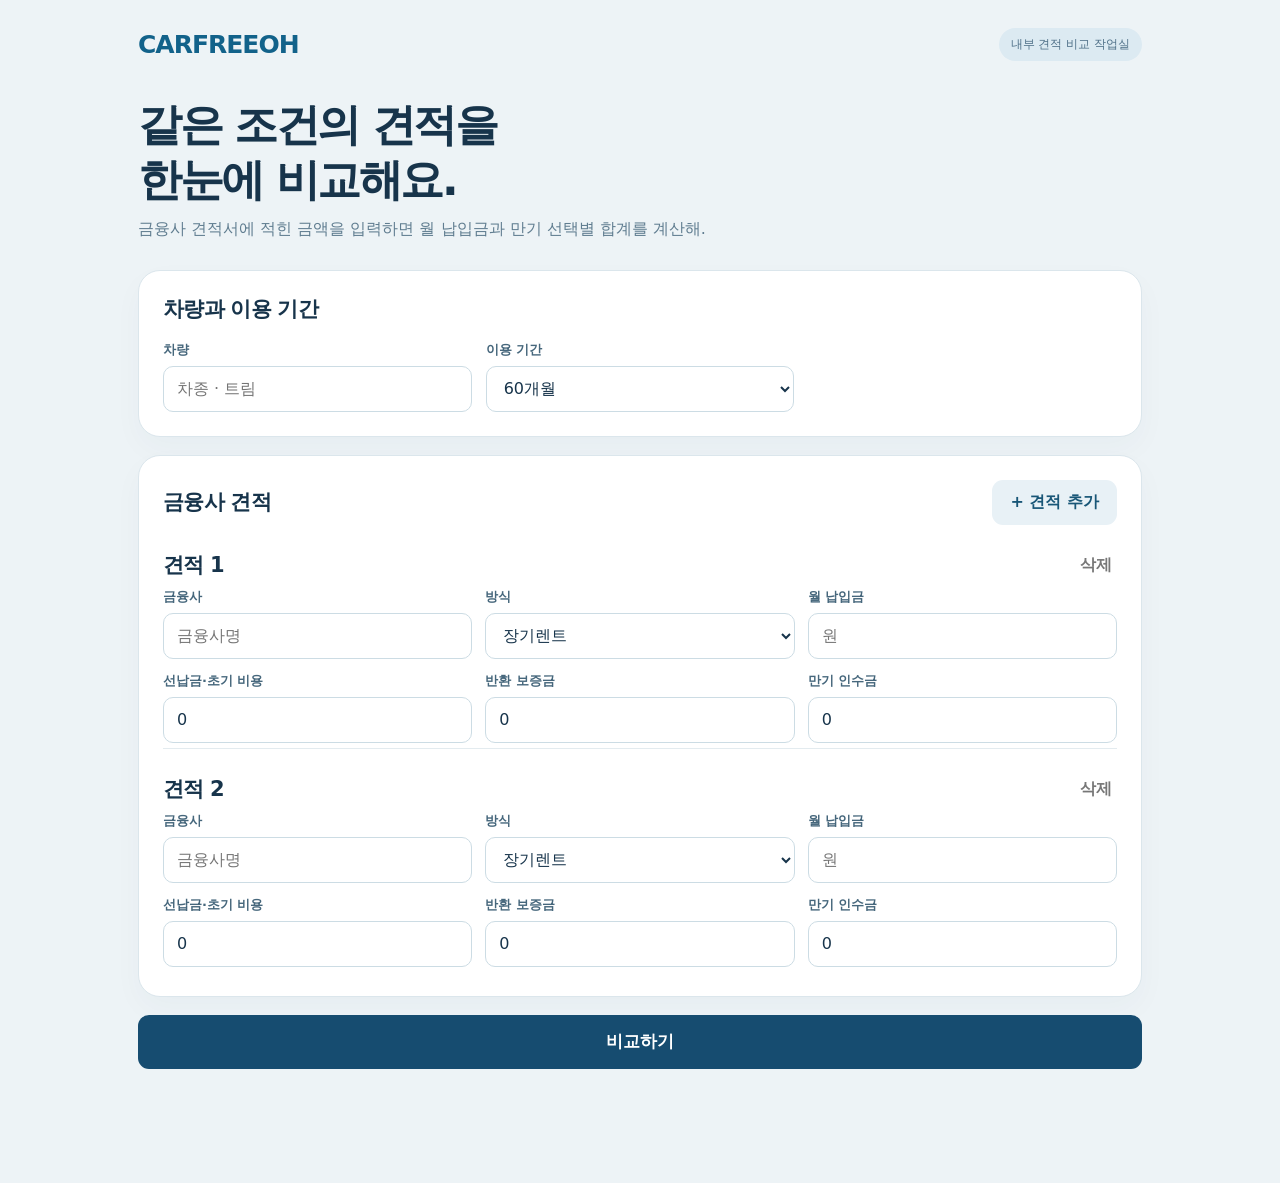
==== comparison-lab/index.html @ 435888fc "Add initial HTML structure for comparison lab" ====
<!doctype html>
<html lang="ko"><head><meta charset="utf-8"><meta name="viewport" content="width=device-width,initial-scale=1">
<title>카프리오 | 견적 비교 작업실</title>
<style>
:root{font-family:system-ui,-apple-system,"Apple SD Gothic Neo","Noto Sans KR",sans-serif;color:#17344b;background:#edf3f6}
*{box-sizing:border-box}body{margin:0}.wrap{max-width:1040px;margin:auto;padding:28px 18px 80px}
header{display:flex;align-items:center;justify-content:space-between;margin-bottom:36px}.brand{font-weight:850;letter-spacing:-.04em;color:#12628a;font-size:25px}.badge{font-size:12px;color:#507189;background:#dceaf2;border-radius:999px;padding:8px 12px}
h1{font-size:clamp(29px,5vw,44px);line-height:1.25;letter-spacing:-.055em;margin:0 0 9px}p{color:#607d90;line-height:1.6;margin:0}.intro{margin-bottom:28px}
section{background:white;border:1px solid #dbe6ec;border-radius:22px;padding:24px;margin:18px 0;box-shadow:0 12px 30px #163c5108}
h2{font-size:21px;letter-spacing:-.035em;margin:0 0 18px}.grid{display:grid;grid-template-columns:repeat(3,1fr);gap:14px}
label{display:block;font-size:13px;font-weight:700;color:#46677c;margin-bottom:7px}
input,select{width:100%;height:46px;border:1px solid #ccdce4;border-radius:10px;padding:0 13px;color:#17344b;font:inherit;font-size:16px;background:white}
input:focus,select:focus{outline:2px solid #69a8c8;border-color:transparent}.offer-title{display:flex;justify-content:space-between;align-items:center}.offer-title h2{margin:0}
.offer{border-top:1px solid #e3ebef;padding:18px 0 5px}.offer:first-child{border:0}.fields{display:grid;grid-template-columns:repeat(3,1fr);gap:13px}
.field-note{font-size:12px;color:#7890a0;margin-top:7px}.actions{display:flex;gap:9px;flex-wrap:wrap}
button{border:0;border-radius:11px;min-height:45px;padding:0 18px;font:inherit;font-weight:750;cursor:pointer}.primary{background:#164c70;color:white}.soft{background:#e8f1f6;color:#185677}.remove{background:transparent;color:#777;padding:0 5px}
#submit{width:100%;font-size:17px;min-height:54px}#error{color:#b44335;min-height:24px;margin-top:10px}.result{display:none}.result.show{display:block}
.summary{display:grid;grid-template-columns:repeat(3,1fr);gap:10px}.summary>div{background:#eef5f8;border-radius:13px;padding:16px}.summary small{display:block;color:#658399;margin-bottom:6px}.summary strong{font-size:18px}
table{border-collapse:collapse;width:100%;margin-top:16px}th,td{text-align:right;padding:14px 8px;border-bottom:1px solid #e1ebf0;font-size:14px}th:first-child,td:first-child{text-align:left}th{color:#58778a;font-size:12px}td b{color:#17344b}
.muted{font-size:12px;color:#708b9b;margin-top:16px}.scroll{overflow-x:auto}
@media(max-width:700px){.wrap{padding:20px 14px 65px}section{padding:19px 16px;border-radius:18px}.grid,.fields{grid-template-columns:repeat(2,1fr)}.summary{grid-template-columns:1fr}.scroll table{min-width:650px}}
@media(max-width:400px){.grid,.fields{grid-template-columns:1fr}}
</style></head>
<body><div class="wrap"><header><div class="brand">CARFREEOH</div><span class="badge">내부 견적 비교 작업실</span></header>
<div class="intro"><h1>같은 조건의 견적을<br>한눈에 비교해요.</h1><p>금융사 견적서에 적힌 금액을 입력하면 월 납입금과 만기 선택별 합계를 계산해.</p></div>
<form id="form"><section><h2>차량과 이용 기간</h2><div class="grid"><div><label for="vehicle">차량</label><input id="vehicle" placeholder="차종 · 트림"></div><div><label for="term">이용 기간</label><select id="term"><option value="36">36개월</option><option value="48">48개월</option><option value="60" selected>60개월</option><option value="72">72개월</option></select></div></div></section>
<section><div class="offer-title"><h2>금융사 견적</h2><button type="button" class="soft" id="add">+ 견적 추가</button></div><div id="offers"></div></section>
<button class="primary" id="submit" type="submit">비교하기</button><div id="error" role="alert"></div></form>
<section id="result" class="result" aria-live="polite"><h2>비교 결과</h2><div class="summary" id="summary"></div><div class="scroll"><table><thead><tr><th>금융사 · 방식</th><th>월 납입금</th><th>초기 비용</th><th>반환 시 합계</th><th>인수 시 합계</th></tr></thead><tbody id="rows"></tbody></table></div>
<p class="muted">반환 시 합계 = 초기 비용 + 월 납입금 × 기간. 인수 시 합계에는 만기 인수금을 더해. 반환 보증금은 돌려받는 금액이라 합계에서 제외했어. 금융사별 수수료·세금·보험 등은 입력 견적에 포함된 금액만 반영해.</p></section>
</div><script>
const $=s=>document.querySelector(s),won=n=>new Intl.NumberFormat('ko-KR').format(n)+'원';
let count=0;
function add(){const i=++count,box=document.createElement('div');box.className='offer';box.innerHTML='<div class="offer-title"><h2>견적 '+i+'</h2><button type="button" class="remove">삭제</button></div><div class="fields"><div><label>금융사</label><input data-key="provider" placeholder="금융사명" required></div><div><label>방식</label><select data-key="product"><option>장기렌트</option><option>리스</option><option>할부</option></select></div><div><label>월 납입금</label><input data-key="monthly" type="number" min="0" step="1" placeholder="원" required></div><div><label>선납금·초기 비용</label><input data-key="upfront" type="number" min="0" step="1" value="0"></div><div><label>반환 보증금</label><input data-key="deposit" type="number" min="0" step="1" value="0"></div><div><label>만기 인수금</label><input data-key="buyout" type="number" min="0" step="1" value="0"></div></div>';
box.querySelector('.remove').onclick=()=>{box.remove();$('#result').classList.remove('show')};$('#offers').append(box)}
$('#add').onclick=add;add();add();
$('#form').onsubmit=async e=>{e.preventDefault();$('#error').textContent='';const button=$('#submit');button.disabled=true;button.textContent='계산 중…';
const offers=[...document.querySelectorAll('.offer')].map(el=>Object.fromEntries([...el.querySelectorAll('[data-key]')].map(x=>[x.dataset.key,x.value])));
try{const resp=await fetch('/api/compare',{method:'POST',headers:{'Content-Type':'application/json'},body:JSON.stringify({vehicle:$('#vehicle').value,termMonths:$('#term').value,offers})});const data=await resp.json();if(!resp.ok)throw Error(data.error);
const summary=$('#summary');summary.replaceChildren();[['월 납입금이 낮아요',data.lowestMonthlyIndex],['반환 시 합계가 낮아요',data.lowestReturnIndex],['인수 시 합계가 낮아요',data.lowestBuyoutIndex]].forEach(([label,i])=>{const card=document.createElement('div'),small=document.createElement('small'),strong=document.createElement('strong');small.textContent=label;strong.textContent=data.offers[i].provider;card.append(small,strong);summary.append(card)});
const rows=$('#rows');rows.replaceChildren();data.offers.forEach(x=>{const tr=document.createElement('tr');[x.provider+' · '+x.product,won(x.monthly),won(x.upfront),won(x.returnTotal),won(x.buyoutTotal)].forEach((v,i)=>{const td=document.createElement('td');td.textContent=v;tr.append(td)});rows.append(tr)});$('#result').classList.add('show');$('#result').scrollIntoView({behavior:'smooth'});
}catch(err){$('#error').textContent=err.message}finally{button.disabled=false;button.textContent='비교하기'}};
</script></body></html>
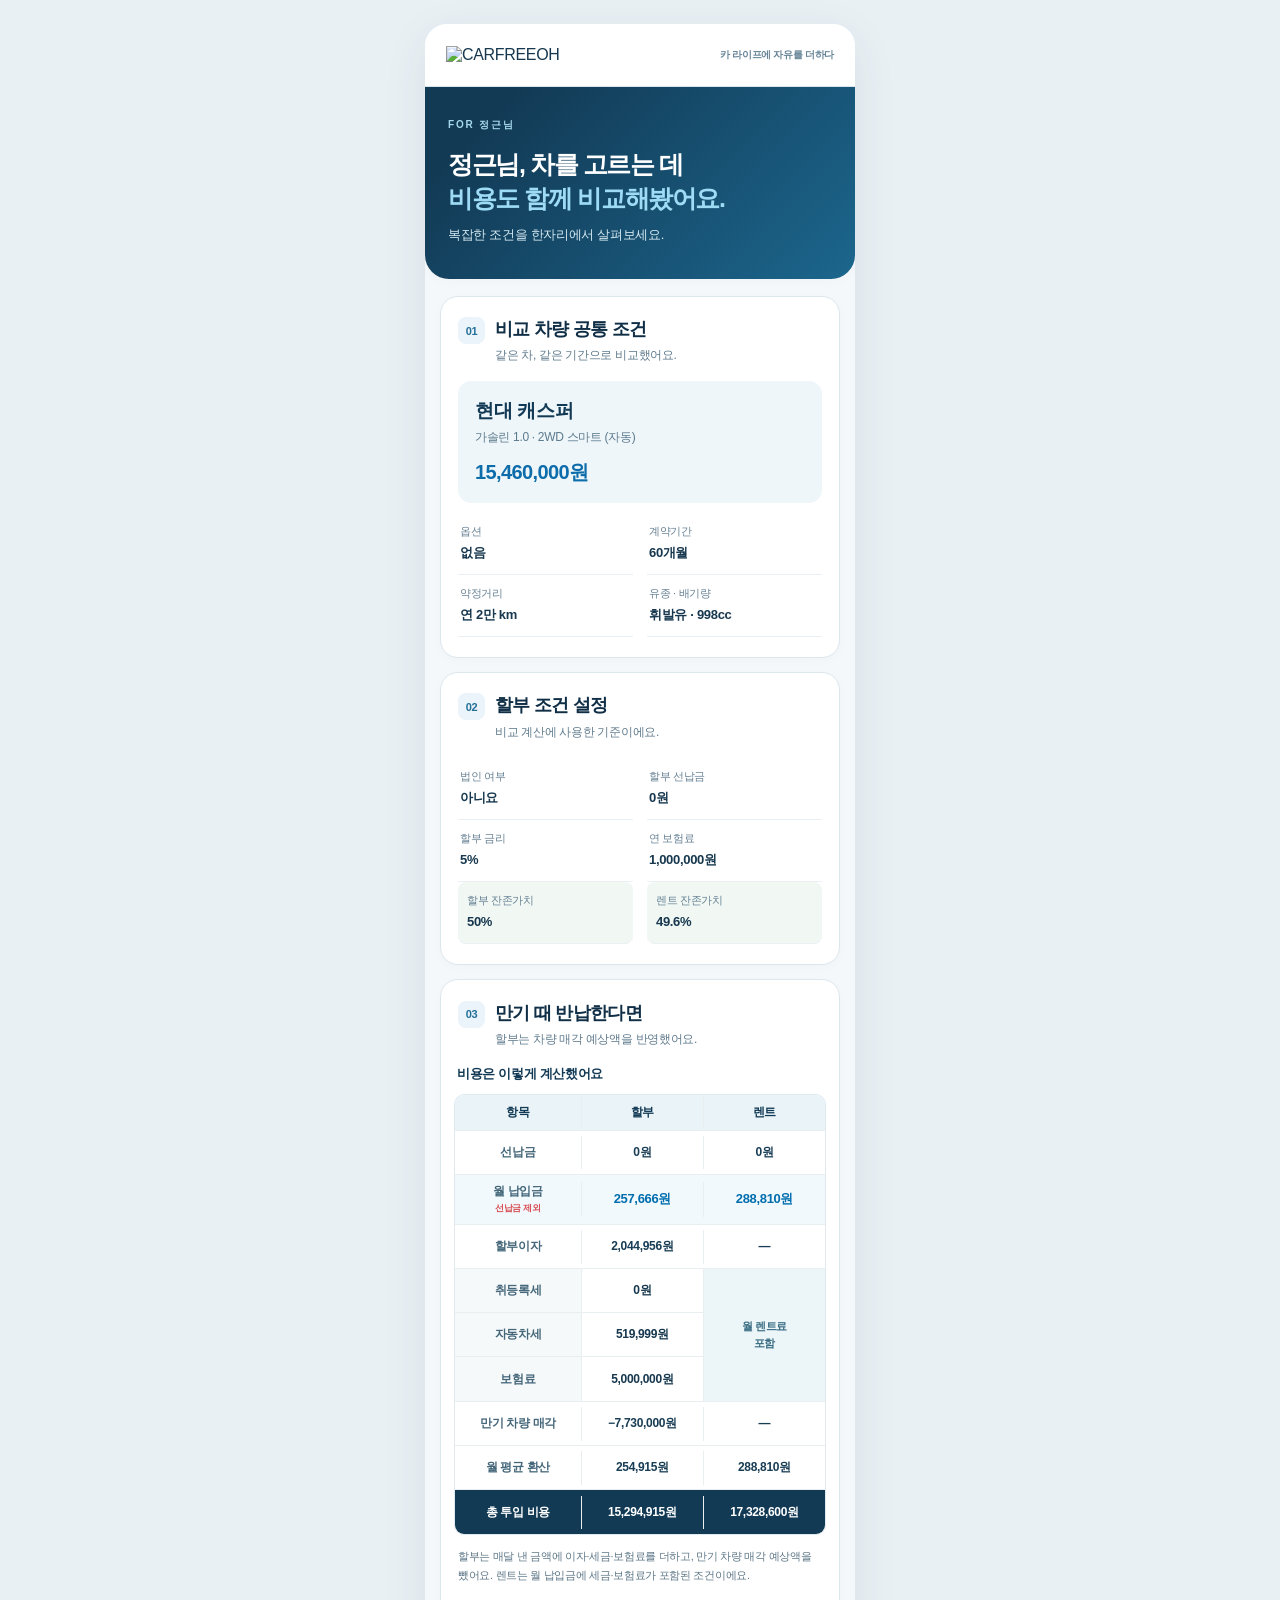
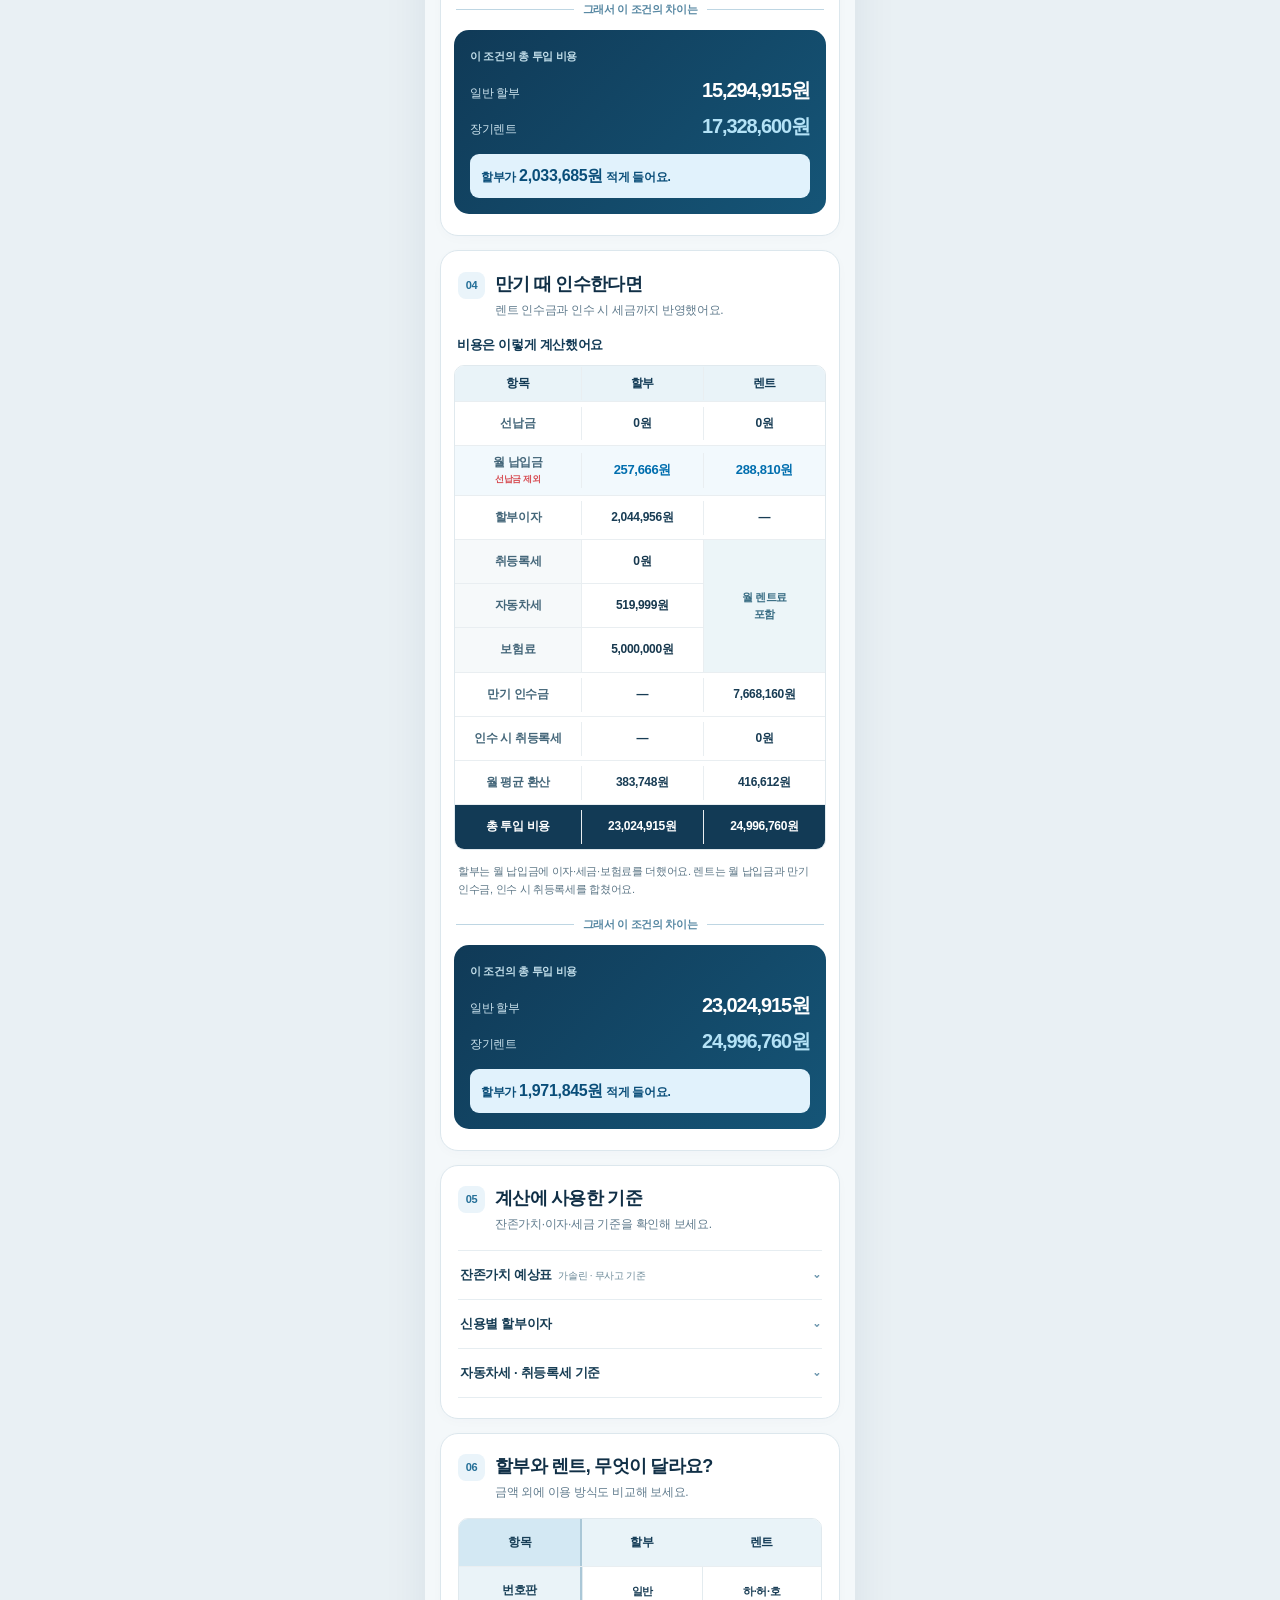
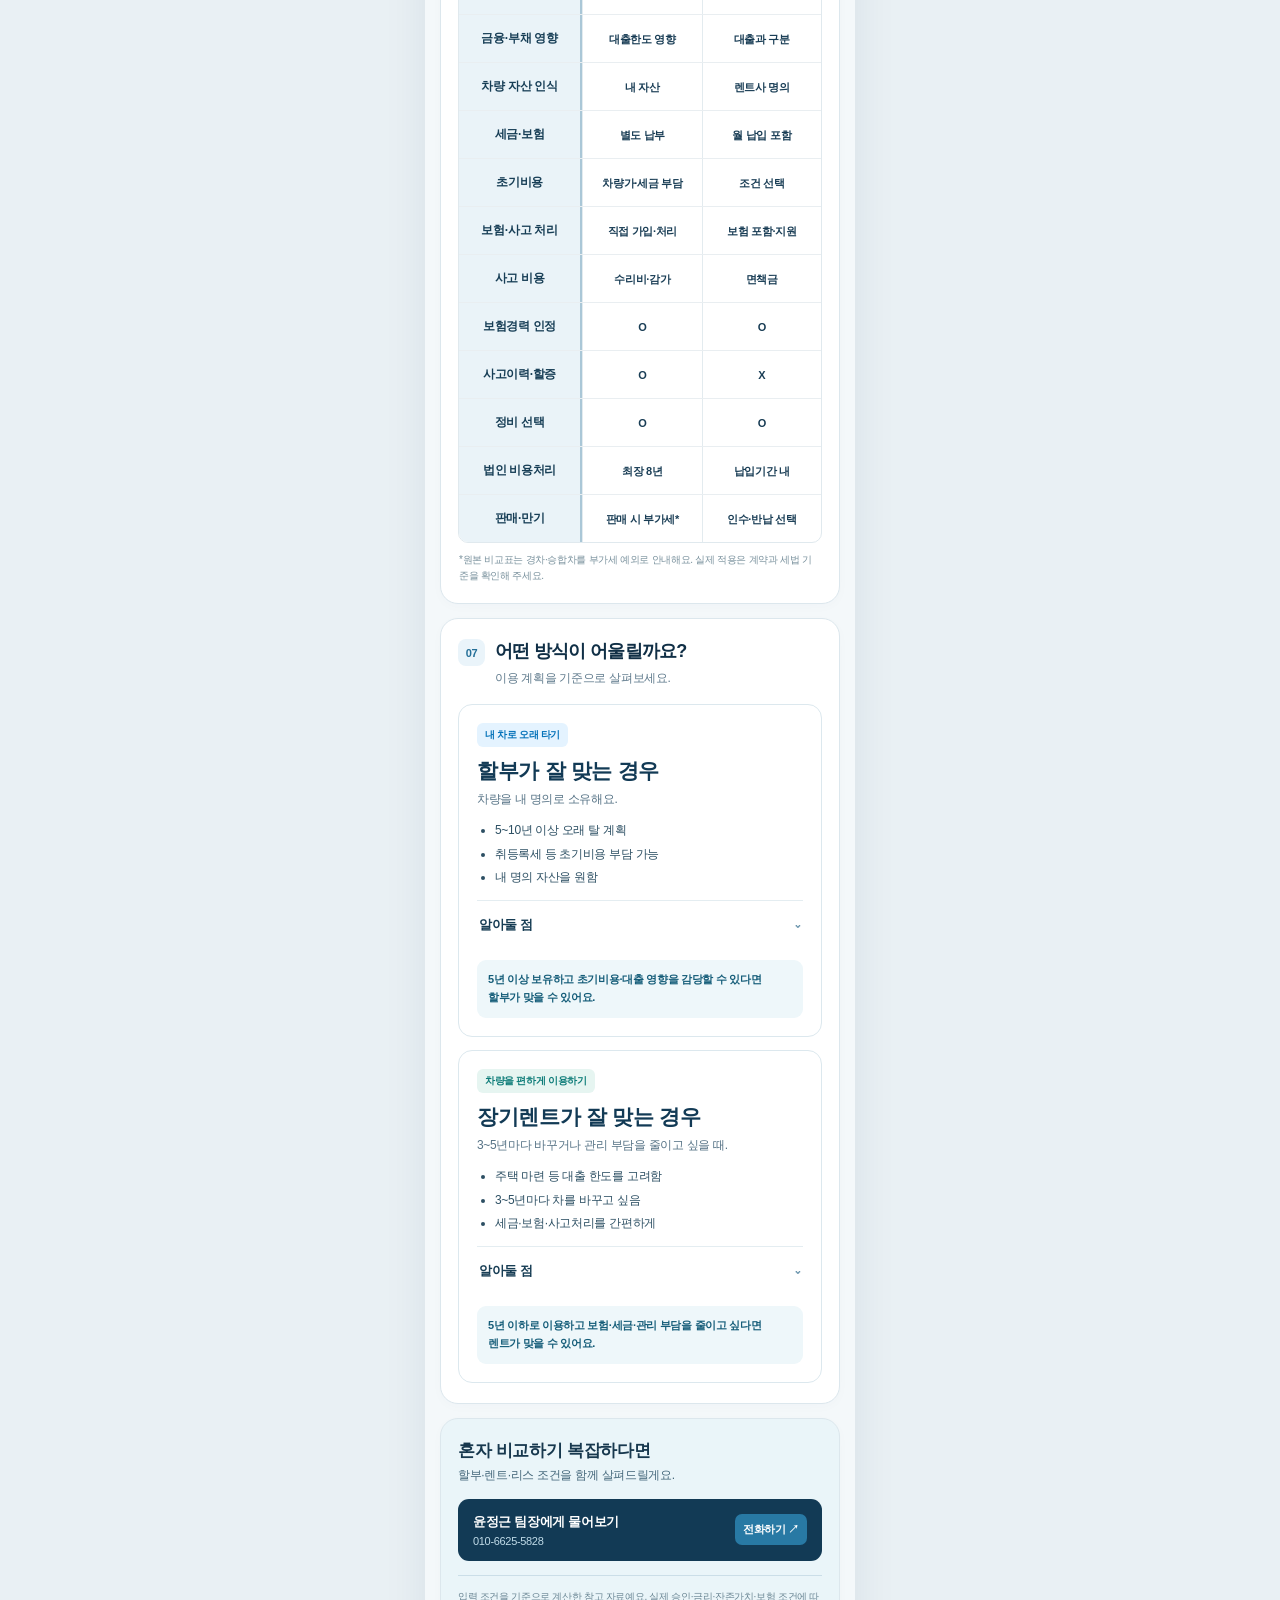
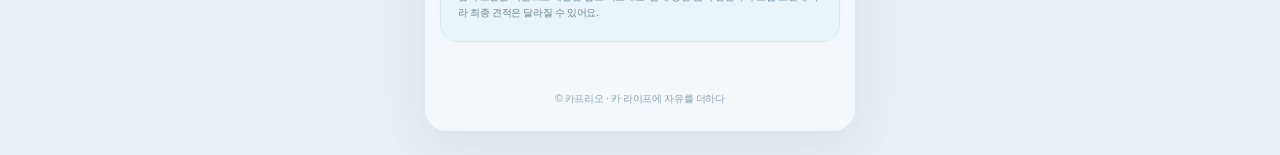
==== commit ca2b734a: "Use existing comparison frontend preview" ====
--- a/comparison-lab/index.html
+++ b/comparison-lab/index.html
@@ -1,43 +1,84 @@
-<!doctype html>
-<html lang="ko"><head><meta charset="utf-8"><meta name="viewport" content="width=device-width,initial-scale=1">
-<title>카프리오 | 견적 비교 작업실</title>
-<style>
-:root{font-family:system-ui,-apple-system,"Apple SD Gothic Neo","Noto Sans KR",sans-serif;color:#17344b;background:#edf3f6}
-*{box-sizing:border-box}body{margin:0}.wrap{max-width:1040px;margin:auto;padding:28px 18px 80px}
-header{display:flex;align-items:center;justify-content:space-between;margin-bottom:36px}.brand{font-weight:850;letter-spacing:-.04em;color:#12628a;font-size:25px}.badge{font-size:12px;color:#507189;background:#dceaf2;border-radius:999px;padding:8px 12px}
-h1{font-size:clamp(29px,5vw,44px);line-height:1.25;letter-spacing:-.055em;margin:0 0 9px}p{color:#607d90;line-height:1.6;margin:0}.intro{margin-bottom:28px}
-section{background:white;border:1px solid #dbe6ec;border-radius:22px;padding:24px;margin:18px 0;box-shadow:0 12px 30px #163c5108}
-h2{font-size:21px;letter-spacing:-.035em;margin:0 0 18px}.grid{display:grid;grid-template-columns:repeat(3,1fr);gap:14px}
-label{display:block;font-size:13px;font-weight:700;color:#46677c;margin-bottom:7px}
-input,select{width:100%;height:46px;border:1px solid #ccdce4;border-radius:10px;padding:0 13px;color:#17344b;font:inherit;font-size:16px;background:white}
-input:focus,select:focus{outline:2px solid #69a8c8;border-color:transparent}.offer-title{display:flex;justify-content:space-between;align-items:center}.offer-title h2{margin:0}
-.offer{border-top:1px solid #e3ebef;padding:18px 0 5px}.offer:first-child{border:0}.fields{display:grid;grid-template-columns:repeat(3,1fr);gap:13px}
-.field-note{font-size:12px;color:#7890a0;margin-top:7px}.actions{display:flex;gap:9px;flex-wrap:wrap}
-button{border:0;border-radius:11px;min-height:45px;padding:0 18px;font:inherit;font-weight:750;cursor:pointer}.primary{background:#164c70;color:white}.soft{background:#e8f1f6;color:#185677}.remove{background:transparent;color:#777;padding:0 5px}
-#submit{width:100%;font-size:17px;min-height:54px}#error{color:#b44335;min-height:24px;margin-top:10px}.result{display:none}.result.show{display:block}
-.summary{display:grid;grid-template-columns:repeat(3,1fr);gap:10px}.summary>div{background:#eef5f8;border-radius:13px;padding:16px}.summary small{display:block;color:#658399;margin-bottom:6px}.summary strong{font-size:18px}
-table{border-collapse:collapse;width:100%;margin-top:16px}th,td{text-align:right;padding:14px 8px;border-bottom:1px solid #e1ebf0;font-size:14px}th:first-child,td:first-child{text-align:left}th{color:#58778a;font-size:12px}td b{color:#17344b}
-.muted{font-size:12px;color:#708b9b;margin-top:16px}.scroll{overflow-x:auto}
-@media(max-width:700px){.wrap{padding:20px 14px 65px}section{padding:19px 16px;border-radius:18px}.grid,.fields{grid-template-columns:repeat(2,1fr)}.summary{grid-template-columns:1fr}.scroll table{min-width:650px}}
-@media(max-width:400px){.grid,.fields{grid-template-columns:1fr}}
-</style></head>
-<body><div class="wrap"><header><div class="brand">CARFREEOH</div><span class="badge">내부 견적 비교 작업실</span></header>
-<div class="intro"><h1>같은 조건의 견적을<br>한눈에 비교해요.</h1><p>금융사 견적서에 적힌 금액을 입력하면 월 납입금과 만기 선택별 합계를 계산해.</p></div>
-<form id="form"><section><h2>차량과 이용 기간</h2><div class="grid"><div><label for="vehicle">차량</label><input id="vehicle" placeholder="차종 · 트림"></div><div><label for="term">이용 기간</label><select id="term"><option value="36">36개월</option><option value="48">48개월</option><option value="60" selected>60개월</option><option value="72">72개월</option></select></div></div></section>
-<section><div class="offer-title"><h2>금융사 견적</h2><button type="button" class="soft" id="add">+ 견적 추가</button></div><div id="offers"></div></section>
-<button class="primary" id="submit" type="submit">비교하기</button><div id="error" role="alert"></div></form>
-<section id="result" class="result" aria-live="polite"><h2>비교 결과</h2><div class="summary" id="summary"></div><div class="scroll"><table><thead><tr><th>금융사 · 방식</th><th>월 납입금</th><th>초기 비용</th><th>반환 시 합계</th><th>인수 시 합계</th></tr></thead><tbody id="rows"></tbody></table></div>
-<p class="muted">반환 시 합계 = 초기 비용 + 월 납입금 × 기간. 인수 시 합계에는 만기 인수금을 더해. 반환 보증금은 돌려받는 금액이라 합계에서 제외했어. 금융사별 수수료·세금·보험 등은 입력 견적에 포함된 금액만 반영해.</p></section>
-</div><script>
-const $=s=>document.querySelector(s),won=n=>new Intl.NumberFormat('ko-KR').format(n)+'원';
-let count=0;
-function add(){const i=++count,box=document.createElement('div');box.className='offer';box.innerHTML='<div class="offer-title"><h2>견적 '+i+'</h2><button type="button" class="remove">삭제</button></div><div class="fields"><div><label>금융사</label><input data-key="provider" placeholder="금융사명" required></div><div><label>방식</label><select data-key="product"><option>장기렌트</option><option>리스</option><option>할부</option></select></div><div><label>월 납입금</label><input data-key="monthly" type="number" min="0" step="1" placeholder="원" required></div><div><label>선납금·초기 비용</label><input data-key="upfront" type="number" min="0" step="1" value="0"></div><div><label>반환 보증금</label><input data-key="deposit" type="number" min="0" step="1" value="0"></div><div><label>만기 인수금</label><input data-key="buyout" type="number" min="0" step="1" value="0"></div></div>';
-box.querySelector('.remove').onclick=()=>{box.remove();$('#result').classList.remove('show')};$('#offers').append(box)}
-$('#add').onclick=add;add();add();
-$('#form').onsubmit=async e=>{e.preventDefault();$('#error').textContent='';const button=$('#submit');button.disabled=true;button.textContent='계산 중…';
-const offers=[...document.querySelectorAll('.offer')].map(el=>Object.fromEntries([...el.querySelectorAll('[data-key]')].map(x=>[x.dataset.key,x.value])));
-try{const resp=await fetch('/api/compare',{method:'POST',headers:{'Content-Type':'application/json'},body:JSON.stringify({vehicle:$('#vehicle').value,termMonths:$('#term').value,offers})});const data=await resp.json();if(!resp.ok)throw Error(data.error);
-const summary=$('#summary');summary.replaceChildren();[['월 납입금이 낮아요',data.lowestMonthlyIndex],['반환 시 합계가 낮아요',data.lowestReturnIndex],['인수 시 합계가 낮아요',data.lowestBuyoutIndex]].forEach(([label,i])=>{const card=document.createElement('div'),small=document.createElement('small'),strong=document.createElement('strong');small.textContent=label;strong.textContent=data.offers[i].provider;card.append(small,strong);summary.append(card)});
-const rows=$('#rows');rows.replaceChildren();data.offers.forEach(x=>{const tr=document.createElement('tr');[x.provider+' · '+x.product,won(x.monthly),won(x.upfront),won(x.returnTotal),won(x.buyoutTotal)].forEach((v,i)=>{const td=document.createElement('td');td.textContent=v;tr.append(td)});rows.append(tr)});$('#result').classList.add('show');$('#result').scrollIntoView({behavior:'smooth'});
-}catch(err){$('#error').textContent=err.message}finally{button.disabled=false;button.textContent='비교하기'}};
+<!doctype html><html lang="ko"><head><meta charset="utf-8"><meta name="viewport" content="width=device-width,initial-scale=1"><title>카프리오 비교 계산기 · 모바일 시안 2</title><style>:root{--ink:#123a55;--blue:#246f98;--bright:#087dcb;--teal:#0c8787;--line:#dce7ed;--sub:#607b8d;--bg:#f4f8fa}*{box-sizing:border-box}html{scroll-behavior:smooth}body{margin:0;background:#e9f0f4;color:#17384e;font-family:-apple-system,BlinkMacSystemFont,"Apple SD Gothic Neo","Malgun Gothic",sans-serif;letter-spacing:-.02em}.app{max-width:430px;margin:auto;background:var(--bg);min-height:100vh;box-shadow:0 12px 45px #15384b14}.brand{height:63px;padding:12px 21px;background:white;display:flex;align-items:center;justify-content:space-between;border-bottom:1px solid var(--line)}.brand img{width:124px;height:auto}.brand span{font-size:10px;color:#668496;font-weight:700}main{padding:0 15px 28px}.section{background:white;border:1px solid var(--line);border-radius:18px;margin:14px 0;padding:20px 17px;box-shadow:0 3px 12px #1a4b6605}.intro{background:linear-gradient(135deg,#123a55 15%,#1c668d);color:white;padding:31px 23px 35px;margin:0 -15px 17px;border:0;border-radius:0 0 24px 24px}.eyebrow{font-size:10px;letter-spacing:.18em;font-weight:850;color:#a6d8ed}.intro h1{font-size:25px;letter-spacing:-.055em;line-height:1.34;margin:16px 0 11px}.intro h1 em{font-style:normal;color:#9edbf5}.intro p{font-size:13px;color:#d5e9f1;margin:0}.head{display:flex;align-items:flex-start;gap:10px;margin-bottom:17px}.step{width:27px;height:27px;display:grid;place-items:center;border-radius:8px;background:#eaf4fa;color:var(--blue);font-size:11px;font-weight:900;flex:none}.head h2{font-size:18px;line-height:1.3;letter-spacing:-.04em;margin:1px 0 5px;color:#102f46}.head p{font-size:12px;color:var(--sub);line-height:1.5;margin:0}.car-summary{border-radius:13px;background:#eef6fa;padding:17px;display:grid;gap:5px}.car-summary b{font-size:19px;color:var(--ink)}.car-summary span{font-size:12px;color:#5d7a8d}.car-summary strong{font-size:20px;color:#0d6caa;margin-top:8px;letter-spacing:-.03em}.facts{display:grid;grid-template-columns:1fr 1fr;gap:0 14px;margin-top:10px}.facts div{border-bottom:1px solid #e9eff2;min-height:62px;padding:11px 2px;display:flex;flex-direction:column;gap:5px}.facts small{font-size:11px;color:#668093}.facts b{font-size:13px;color:#17384e;line-height:1.35}.condition div:nth-last-child(-n+2){background:#f1f8f4;border-radius:8px;padding-left:9px}.result{padding:21px 13px}.result .head{padding:0 4px}.result-top{background:linear-gradient(135deg,#103a57,#155577);color:white;border-radius:15px;padding:19px 16px 16px}.result-label{color:#c0dce8;font-weight:750;font-size:11px;margin-bottom:13px}.amounts{display:grid;gap:9px}.amounts div{display:flex;justify-content:space-between;align-items:baseline;gap:6px}.amounts span{font-size:12px;color:#cce3ee;white-space:nowrap}.amounts b{font-size:20px;letter-spacing:-.055em;white-space:nowrap}.amounts div+div b{color:#b4e2f6}.difference{margin:14px 0 0;padding:10px 11px;background:#e1f2fc;color:#0a4e79;border-radius:9px;font-size:12px;line-height:1.5;font-weight:750}.difference strong{font-size:16px}.table-title{font-size:13px;font-weight:850;margin:23px 3px 10px;color:var(--ink)}.compare-rows{border:1px solid #e0e9ee;border-radius:10px;overflow:hidden}.row{display:grid;grid-template-columns:34% 33% 33%;align-items:center;min-height:44px;border-bottom:1px solid #e9eef1;font-size:12px;line-height:1.3}.row:last-child{border-bottom:0}.row>*{padding:9px 5px;text-align:center;min-width:0}.row>*+*{border-left:1px solid #e9eef1}.row span{font-weight:750;color:#45677a}.row b{font-weight:750;color:#193d55;overflow-wrap:anywhere}.row small{font-size:9px;color:#d74e54}.row.headings{min-height:36px;background:#e9f3f8;font-weight:900}.row.headings span{color:var(--ink)}.row.focus{background:#f2f9fd}.row.focus b{font-size:13px;color:#006eae}.row.total{background:#123a55}.row.total span,.row.total b{color:#fff;font-weight:850}.row .included{font-size:10px;color:#457e91}.section details{border-top:1px solid #e6edf1;margin:0}.section details:last-child{border-bottom:1px solid #e6edf1}.section summary{list-style:none;padding:15px 2px;cursor:pointer;font-size:13px;font-weight:800;color:#173d54}.section summary::-webkit-details-marker{display:none}.section summary:after{content:'⌄';float:right;color:#6792ab}.section details[open] summary:after{transform:rotate(180deg)}.section summary span{font-size:10px;font-weight:500;color:#6a8897;margin-left:3px}.table-scroll{overflow-x:auto;margin-bottom:11px}table{width:100%;border-collapse:collapse;font-size:10px;line-height:1.35;text-align:center;min-width:330px;margin-bottom:10px}th,td{border:1px solid #e2ebf0;padding:8px 4px}th{background:#eaf4f9;color:#204c68}td:first-child{font-weight:750}tr.selected{background:#e5f3e8}.note{font-size:10px;line-height:1.55;color:#78909c;margin:9px 1px 0}.methods .row{min-height:47px}.methods .row b{font-size:11px}.guide-card{border:1px solid #dce8ee;border-radius:14px;padding:18px;margin-top:13px}.tag{display:inline-block;background:#e4f3ff;color:#0673ba;border-radius:6px;padding:5px 8px;font-size:10px;font-weight:850}.tag.teal{background:#e6f5f1;color:#0d7c78}.guide-card h3{font-size:21px;margin:10px 0 5px;color:var(--ink)}.guide-card>p{font-size:12px;color:#557285;line-height:1.55;margin:0 0 12px}.guide-card ul{padding-left:18px;margin:0 0 13px;font-size:12px;line-height:1.7;color:#2c4f63}.guide-card li+li{margin-top:3px}.guide-card details{border-top:1px solid #e4edf1}.guide-card details p{font-size:11px;line-height:1.7;color:#4e6f80;margin:0 0 13px}.match{background:#eef7fa;color:#155d79;border-radius:9px;font-size:11px;font-weight:750;line-height:1.6;padding:11px;margin-top:11px}.outro{background:#eaf5f9}.outro h2{font-size:17px;margin:0 0 5px}.outro>p{font-size:12px;margin:0 0 15px;color:#45687b}.footnote{border-top:1px solid #cbdee8;padding-top:13px;font-size:10px;line-height:1.6;color:#698593}footer{text-align:center;color:#8ba3ad;font-size:10px;padding:8px 0 25px}@media(max-width:370px){.amounts b{font-size:18px}.row{font-size:11px}.row>*{padding:9px 3px}}@media(min-width:600px){.app{margin:24px auto;border-radius:22px;overflow:hidden}}
+/* Mobile refinement: table first, then the answer appears at the end. */
+.result .table-title{margin:4px 3px 11px}.cost-bundle{display:grid;grid-template-columns:34% 33% 33%;font-size:12px;border-bottom:1px solid #e9eef1}.cost-bundle>div+div{border-left:1px solid #e9eef1}.bundle-labels,.bundle-values{display:grid;grid-template-rows:repeat(3,minmax(44px,auto));text-align:center}.bundle-labels span,.bundle-values b{display:grid;place-items:center;padding:8px 3px;border-bottom:1px solid #e9eef1;line-height:1.3}.bundle-labels span:last-child,.bundle-values b:last-child{border-bottom:0}.bundle-labels{background:#f6f9fa;color:#45677a;font-weight:750}.bundle-values b{font-weight:750}.bundle-included{display:grid;place-items:center;text-align:center;background:#ecf5f8;color:#386c83;font-size:11px;font-weight:800;line-height:1.55;padding:8px}.calc-explain{color:#5c7686;font-size:11px;line-height:1.65;word-break:keep-all;overflow-wrap:break-word;padding:0 4px;margin:12px 0 18px}.result-cue{display:flex;align-items:center;gap:9px;color:#5687a2;font-size:11px;font-weight:800;margin:0 2px 13px}.result-cue:before,.result-cue:after{content:"";height:1px;background:#bed6e3;flex:1}.result-cue span{white-space:nowrap}.methods .row>:first-child{background:#eaf3f8!important;border-right:2px solid #aac7d7;color:#173e56;font-weight:850}.methods .row.headings>:first-child{background:#d3e8f3!important}.methods .row>*+*{border-left:0}.methods .row b{border-left:1px solid #e3ebef;word-break:keep-all;overflow-wrap:break-word;padding-left:4px;padding-right:4px}.guide-card .cautions{margin:0 0 13px;padding:0 0 0 18px;color:#436579;font-size:12px;line-height:1.7;word-break:keep-all;overflow-wrap:break-word}.guide-card .cautions li{padding:3px 0}.guide-card .match,.guide-card>p{word-break:keep-all;overflow-wrap:break-word}.contact-link{display:flex;justify-content:space-between;align-items:center;gap:9px;border-radius:11px;background:#123a55;color:white;text-decoration:none;padding:14px 15px;margin:14px 0}.contact-link span{display:grid;gap:4px}.contact-link b{font-size:13px}.contact-link small{font-size:11px;color:#c1dce9}.contact-link strong{font-size:11px;white-space:nowrap;background:#2879a4;border-radius:7px;padding:8px}.reveal-result{transform-origin:50% 100%}.motion-ready .section:not(.is-visible){opacity:0;transform:translateY(24px)}.motion-ready .section{transition:opacity .6s ease,transform .6s cubic-bezier(.22,.8,.25,1)}.motion-ready .reveal-result:not(.is-visible){opacity:0;transform:translateY(28px) scale(.97)}.motion-ready .reveal-result{transition:opacity .65s ease,transform .65s cubic-bezier(.18,.9,.25,1)}.motion-ready .reveal-result.is-visible{animation:result-glow 1s ease .25s both}@keyframes result-glow{0%,100%{box-shadow:none}55%{box-shadow:0 0 0 5px #80c7e333,0 16px 30px #084a6c28}}@media(prefers-reduced-motion:reduce){.motion-ready .section,.motion-ready .reveal-result{opacity:1!important;transform:none!important;transition:none!important;animation:none!important}}
+
+/* Keep the category cell filled for the full height of every comparison row. */
+.methods .row{align-items:stretch}.methods .row>*{display:flex;align-items:center;justify-content:center;min-height:47px}.methods .row>:first-child{align-self:stretch;border-right:2px solid #aac7d7}.methods .row b{align-self:stretch}
+.brand img{width:150px;max-width:54%;object-fit:contain}.brand span{text-align:right}
+
+/* The opening holds the result briefly, then hands off to the existing scroll reveals. */
+body.opening-active{overflow:hidden}
+.comparison-opening{position:fixed;inset:0;z-index:100;display:grid;place-items:center;background:#f4f8fa;color:#123a55;transition:opacity .38s ease,visibility .38s ease}
+.comparison-opening.opening-complete{opacity:0;visibility:hidden;pointer-events:none}
+.opening-content{width:min(100%,430px);padding:0 34px;display:flex;flex-direction:column;align-items:flex-start}
+.opening-content img{display:block;width:172px;max-width:65%;height:auto;margin-bottom:28px}
+.opening-rule{height:1px;width:100%;background:#d9e7ee;position:relative;overflow:hidden;margin-bottom:25px}
+.opening-rule span{position:absolute;inset:0 auto 0 0;width:27%;background:#2980aa;animation:opening-line 1.9s cubic-bezier(.3,.05,.24,1) both}
+.opening-kicker{font-size:10px;font-weight:800;letter-spacing:.16em;color:#5b8aa4;margin:0 0 11px}
+.opening-content strong{font-size:23px;line-height:1.35;letter-spacing:-.05em;word-break:keep-all;min-height:62px}
+.opening-detail{font-size:13px;color:#648192;margin-top:12px;min-height:22px}
+.opening-progress{width:100%;height:3px;background:#dce8ee;border-radius:3px;overflow:hidden;margin-top:29px}
+.opening-progress span{display:block;width:100%;height:100%;background:linear-gradient(90deg,#286e99,#69adca);transform-origin:left;animation:opening-fill 1.9s cubic-bezier(.42,0,.2,1) both}
+@keyframes opening-line{from{transform:translateX(-100%)}to{transform:translateX(380%)}}
+@keyframes opening-fill{from{transform:scaleX(0)}to{transform:scaleX(1)}}
+@media(prefers-reduced-motion:reduce){.comparison-opening{display:none}}
+</style></head><body><div class="comparison-opening" id="comparisonOpening" aria-live="polite"><div class="opening-content"><img src="https://carfreeoh-quote-proposal-demo-nov06.bushycod.chatgpt.site/carfreeoh-logo-transparent.png" alt="카프리오"><div class="opening-rule"><span></span></div><p class="opening-kicker">CARFREEOH · COMPARISON</p><strong id="openingMessage">같은 조건으로 비용을 살펴볼게요</strong><span class="opening-detail" id="openingDetail">차량과 이용 기간을 맞추고 있어요</span><div class="opening-progress" aria-hidden="true"><span></span></div></div></div><div class="app"><header class="brand"><img src="https://carfreeoh-quote-proposal-demo-nov06.bushycod.chatgpt.site/carfreeoh-logo-transparent.png" alt="CARFREEOH"><span>카 라이프에 자유를 더하다</span></header><main>
+<section class="intro section" id="intro"><div class="eyebrow">FOR 정근님</div><h1>정근님, 차를 고르는 데<br><em>비용도 함께 비교해봤어요.</em></h1><p>복잡한 조건을 한자리에서 살펴보세요.</p></section>
+<section class="section" id="common"><div class="head"><span class="step">01</span><div><h2>비교 차량 공통 조건</h2><p>같은 차, 같은 기간으로 비교했어요.</p></div></div><div class="car-summary"><b>현대 캐스퍼</b><span>가솔린 1.0 · 2WD 스마트 (자동)</span><strong>15,460,000원</strong></div><div class="facts"><div><small>옵션</small><b>없음</b></div><div><small>계약기간</small><b>60개월</b></div><div><small>약정거리</small><b>연 2만 km</b></div><div><small>유종 · 배기량</small><b>휘발유 · 998cc</b></div></div></section>
+<section class="section" id="installment"><div class="head"><span class="step">02</span><div><h2>할부 조건 설정</h2><p>비교 계산에 사용한 기준이에요.</p></div></div><div class="facts condition"><div><small>법인 여부</small><b>아니요</b></div><div><small>할부 선납금</small><b>0원</b></div><div><small>할부 금리</small><b>5%</b></div><div><small>연 보험료</small><b>1,000,000원</b></div><div><small>할부 잔존가치</small><b>50%</b></div><div><small>렌트 잔존가치</small><b>49.6%</b></div></div></section>
+<section class="section result" id="return"><div class="head"><span class="step">03</span><div><h2>만기 때 반납한다면</h2><p>할부는 차량 매각 예상액을 반영했어요.</p></div></div><div class="table-title">비용은 이렇게 계산했어요</div><div class="compare-rows"><div class="row headings"><span>항목</span><span>할부</span><span>렌트</span></div><div class="row"><span>선납금</span><b>0원</b><b>0원</b></div><div class="row focus"><span>월 납입금<br><small>선납금 제외</small></span><b>257,666원</b><b>288,810원</b></div><div class="row"><span>할부이자</span><b>2,044,956원</b><b>—</b></div><div class="cost-bundle"><div class="bundle-labels"><span>취등록세</span><span>자동차세</span><span>보험료</span></div><div class="bundle-values"><b>0원</b><b>519,999원</b><b>5,000,000원</b></div><div class="bundle-included">월 렌트료<br>포함</div></div><div class="row"><span>만기 차량 매각</span><b>−7,730,000원</b><b>—</b></div><div class="row"><span>월 평균 환산</span><b>254,915원</b><b>288,810원</b></div><div class="row total"><span>총 투입 비용</span><b>15,294,915원</b><b>17,328,600원</b></div></div><p class="calc-explain">할부는 매달 낸 금액에 이자·세금·보험료를 더하고, 만기 차량 매각 예상액을 뺐어요. 렌트는 월 납입금에 세금·보험료가 포함된 조건이에요.</p><div class="result-cue"><span>그래서 이 조건의 차이는</span></div><div class="result-top reveal-result"><div class="result-label">이 조건의 총 투입 비용</div><div class="amounts"><div><span>일반 할부</span><b>15,294,915원</b></div><div><span>장기렌트</span><b>17,328,600원</b></div></div><p class="difference">할부가 <strong>2,033,685원</strong> 적게 들어요.</p></div></section>
+<section class="section result" id="takeover"><div class="head"><span class="step">04</span><div><h2>만기 때 인수한다면</h2><p>렌트 인수금과 인수 시 세금까지 반영했어요.</p></div></div><div class="table-title">비용은 이렇게 계산했어요</div><div class="compare-rows"><div class="row headings"><span>항목</span><span>할부</span><span>렌트</span></div><div class="row"><span>선납금</span><b>0원</b><b>0원</b></div><div class="row focus"><span>월 납입금<br><small>선납금 제외</small></span><b>257,666원</b><b>288,810원</b></div><div class="row"><span>할부이자</span><b>2,044,956원</b><b>—</b></div><div class="cost-bundle"><div class="bundle-labels"><span>취등록세</span><span>자동차세</span><span>보험료</span></div><div class="bundle-values"><b>0원</b><b>519,999원</b><b>5,000,000원</b></div><div class="bundle-included">월 렌트료<br>포함</div></div><div class="row"><span>만기 인수금</span><b>—</b><b>7,668,160원</b></div><div class="row"><span>인수 시 취등록세</span><b>—</b><b>0원</b></div><div class="row"><span>월 평균 환산</span><b>383,748원</b><b>416,612원</b></div><div class="row total"><span>총 투입 비용</span><b>23,024,915원</b><b>24,996,760원</b></div></div><p class="calc-explain">할부는 월 납입금에 이자·세금·보험료를 더했어요. 렌트는 월 납입금과 만기 인수금, 인수 시 취등록세를 합쳤어요.</p><div class="result-cue"><span>그래서 이 조건의 차이는</span></div><div class="result-top reveal-result"><div class="result-label">이 조건의 총 투입 비용</div><div class="amounts"><div><span>일반 할부</span><b>23,024,915원</b></div><div><span>장기렌트</span><b>24,996,760원</b></div></div><p class="difference">할부가 <strong>1,971,845원</strong> 적게 들어요.</p></div></section>
+<section class="section" id="rates"><div class="head"><span class="step">05</span><div><h2>계산에 사용한 기준</h2><p>잔존가치·이자·세금 기준을 확인해 보세요.</p></div></div><details><summary>잔존가치 예상표 <span>가솔린 · 무사고 기준</span></summary><div class="table-scroll"><table><tr><th>주행거리</th><th>24개월</th><th>36개월</th><th>48개월</th><th>60개월</th></tr><tr><td>1만 km</td><td>78%</td><td>70%</td><td>63%</td><td>56%</td></tr><tr><td>1.5만 km</td><td>75%</td><td>67%</td><td>60%</td><td>53%</td></tr><tr class="selected"><td>2만 km</td><td>72%</td><td>64%</td><td>57%</td><td>50%</td></tr><tr><td>3만 km</td><td>65%</td><td>55%</td><td>48%</td><td>40%</td></tr></table></div><p class="note">차량별로 달라 실제 시세 확인이 필요해요.</p></details><details><summary>신용별 할부이자</summary><div class="table-scroll"><table><tr><th>신용점수</th><th>할부이자</th></tr><tr><td>900점 초과</td><td>3.5~4.8%</td></tr><tr><td>801~900점</td><td>4.9~6.9%</td></tr><tr><td>701~800점</td><td>7.0~8.9%</td></tr><tr><td>601~700점</td><td>9.0~11.9%</td></tr><tr><td>600점 이하</td><td>12.0~14.9%</td></tr></table></div></details><details><summary>자동차세 · 취등록세 기준</summary><div class="table-scroll"><table><tr><th>배기량</th><th>연 자동차세</th></tr><tr><td>1000cc 이하</td><td>104,000원</td></tr><tr><td>1600cc 이하</td><td>291,200원</td></tr><tr><td>2000cc 이하</td><td>520,000원</td></tr><tr><td>2500cc 이하</td><td>650,000원</td></tr><tr><td>3000cc 초과</td><td>780,000원</td></tr><tr><td>전기차</td><td>130,000원</td></tr></table><table><tr><th>차종</th><th>세율</th><th>감면 한도</th></tr><tr><td>일반</td><td>7%</td><td>—</td></tr><tr><td>경차</td><td>4%</td><td>75만원</td></tr><tr><td>전기·수소차</td><td>7%</td><td>140만원</td></tr><tr><td>하이브리드</td><td>7%</td><td>—</td></tr><tr><td>승합차(9인승 이상)</td><td>5%</td><td>—</td></tr></table></div></details></section>
+<section class="section" id="methods"><div class="head"><span class="step">06</span><div><h2>할부와 렌트, 무엇이 달라요?</h2><p>금액 외에 이용 방식도 비교해 보세요.</p></div></div><div class="compare-rows methods"><div class="row headings"><span>항목</span><span>할부</span><span>렌트</span></div><div class="row"><span>번호판</span><b>일반</b><b>하·허·호</b></div><div class="row"><span>금융·부채 영향</span><b>대출한도 영향</b><b>대출과 구분</b></div><div class="row"><span>차량 자산 인식</span><b>내 자산</b><b>렌트사 명의</b></div><div class="row"><span>세금·보험</span><b>별도 납부</b><b>월 납입 포함</b></div><div class="row"><span>초기비용</span><b>차량가·세금 부담</b><b>조건 선택</b></div><div class="row"><span>보험·사고 처리</span><b>직접 가입·처리</b><b>보험 포함·지원</b></div><div class="row"><span>사고 비용</span><b>수리비·감가</b><b>면책금</b></div><div class="row"><span>보험경력 인정</span><b>O</b><b>O</b></div><div class="row"><span>사고이력·할증</span><b>O</b><b>X</b></div><div class="row"><span>정비 선택</span><b>O</b><b>O</b></div><div class="row"><span>법인 비용처리</span><b>최장 8년</b><b>납입기간 내</b></div><div class="row"><span>판매·만기</span><b>판매 시 부가세*</b><b>인수·반납 선택</b></div></div><p class="note">*원본 비교표는 경차·승합차를 부가세 예외로 안내해요. 실제 적용은 계약과 세법 기준을 확인해 주세요.</p></section>
+<section class="section" id="guide"><div class="head"><span class="step">07</span><div><h2>어떤 방식이 어울릴까요?</h2><p>이용 계획을 기준으로 살펴보세요.</p></div></div><article class="guide-card"><span class="tag">내 차로 오래 타기</span><h3>할부가 잘 맞는 경우</h3><p>차량을 내 명의로 소유해요.</p><ul><li>5~10년 이상 오래 탈 계획</li><li>취등록세 등 초기비용 부담 가능</li><li>내 명의 자산을 원함</li></ul><details><summary>알아둘 점</summary><ul class="cautions"><li>할부 대출은 DSR과 주택 대출 한도에 영향을 줄 수 있어요.</li><li>자동차세·취등록세·보험료는 별도로 내요.</li><li>사고와 차량 감가는 직접 관리해요.</li><li>법인은 차량을 팔 때 부가세를 확인해야 해요.</li></ul></details><div class="match">5년 이상 보유하고 초기비용·대출 영향을 감당할 수 있다면 할부가 맞을 수 있어요.</div></article><article class="guide-card"><span class="tag teal">차량을 편하게 이용하기</span><h3>장기렌트가 잘 맞는 경우</h3><p>3~5년마다 바꾸거나 관리 부담을 줄이고 싶을 때.</p><ul><li>주택 마련 등 대출 한도를 고려함</li><li>3~5년마다 차를 바꾸고 싶음</li><li>세금·보험·사고처리를 간편하게</li></ul><details><summary>알아둘 점</summary><ul class="cautions"><li>렌트사 명의 차량이라 차량 할부 대출과 구분돼요.</li><li>이 견적은 자동차세와 보험료가 월 납입금에 포함돼요.</li><li>사고 시 면책금과 보험 조건을 확인해야 해요.</li><li>기존 보험료와 사고이력 부담까지 함께 비교해 보세요.</li></ul></details><div class="match">5년 이하로 이용하고 보험·세금·관리 부담을 줄이고 싶다면 렌트가 맞을 수 있어요.</div></article></section>
+<section class="outro section"><h2>혼자 비교하기 복잡하다면</h2><p>할부·렌트·리스 조건을 함께 살펴드릴게요.</p><a class="contact-link" href="tel:01066255828"><span><b>윤정근 팀장에게 물어보기</b><small>010-6625-5828</small></span><strong>전화하기 ↗</strong></a><div class="footnote">입력 조건을 기준으로 계산한 참고 자료예요. 실제 승인·금리·잔존가치·보험 조건에 따라 최종 견적은 달라질 수 있어요.</div></section></main><footer>© 카프리오 · 카 라이프에 자유를 더하다</footer></div><script>(() => {
+  const opening = document.getElementById('comparisonOpening');
+  if (opening) {
+    const reduced = matchMedia('(prefers-reduced-motion: reduce)').matches;
+    document.body.classList.add('opening-active');
+    if (reduced) {
+      opening.remove();
+      document.body.classList.remove('opening-active');
+    } else {
+      window.setTimeout(() => {
+        document.getElementById('openingMessage').textContent = '두 방식의 비용을 비교하고 있어요';
+        document.getElementById('openingDetail').textContent = '만기 때 반납하거나 인수하는 경우까지';
+      }, 760);
+      window.setTimeout(() => {
+        opening.classList.add('opening-complete');
+        document.body.classList.remove('opening-active');
+        window.setTimeout(() => opening.remove(), 420);
+      }, 1900);
+    }
+  }
+  if (!('IntersectionObserver' in window) || matchMedia('(prefers-reduced-motion: reduce)').matches) return;
+  document.documentElement.classList.add('motion-ready');
+  const sectionObserver = new IntersectionObserver((entries, observer) => {
+    entries.forEach(entry => {
+      if (entry.isIntersecting) { entry.target.classList.add('is-visible'); observer.unobserve(entry.target); }
+    });
+  }, { threshold: .05, rootMargin: '0px 0px -25px 0px' });
+  document.querySelectorAll('.section').forEach(el => sectionObserver.observe(el));
+  const moneyObserver = new IntersectionObserver((entries, observer) => {
+    entries.forEach(entry => {
+      if (!entry.isIntersecting) return;
+      const card = entry.target;
+      card.classList.add('is-visible');
+      card.querySelectorAll('.amounts b,.difference strong').forEach(el => {
+        const value = Number(el.textContent.replace(/[^0-9]/g, ''));
+        if (!value) return;
+        const from = performance.now(), duration = 760;
+        function frame(now) {
+          const t = Math.min(1, (now - from) / duration);
+          const progress = 1 - Math.pow(1 - t, 3);
+          el.textContent = Math.round(value * progress).toLocaleString('ko-KR') + '원';
+          if (t < 1) requestAnimationFrame(frame);
+        }
+        requestAnimationFrame(frame);
+      });
+      observer.unobserve(card);
+    });
+  }, { threshold: .35 });
+  document.querySelectorAll('.reveal-result').forEach(el => moneyObserver.observe(el));
+})();
 </script></body></html>
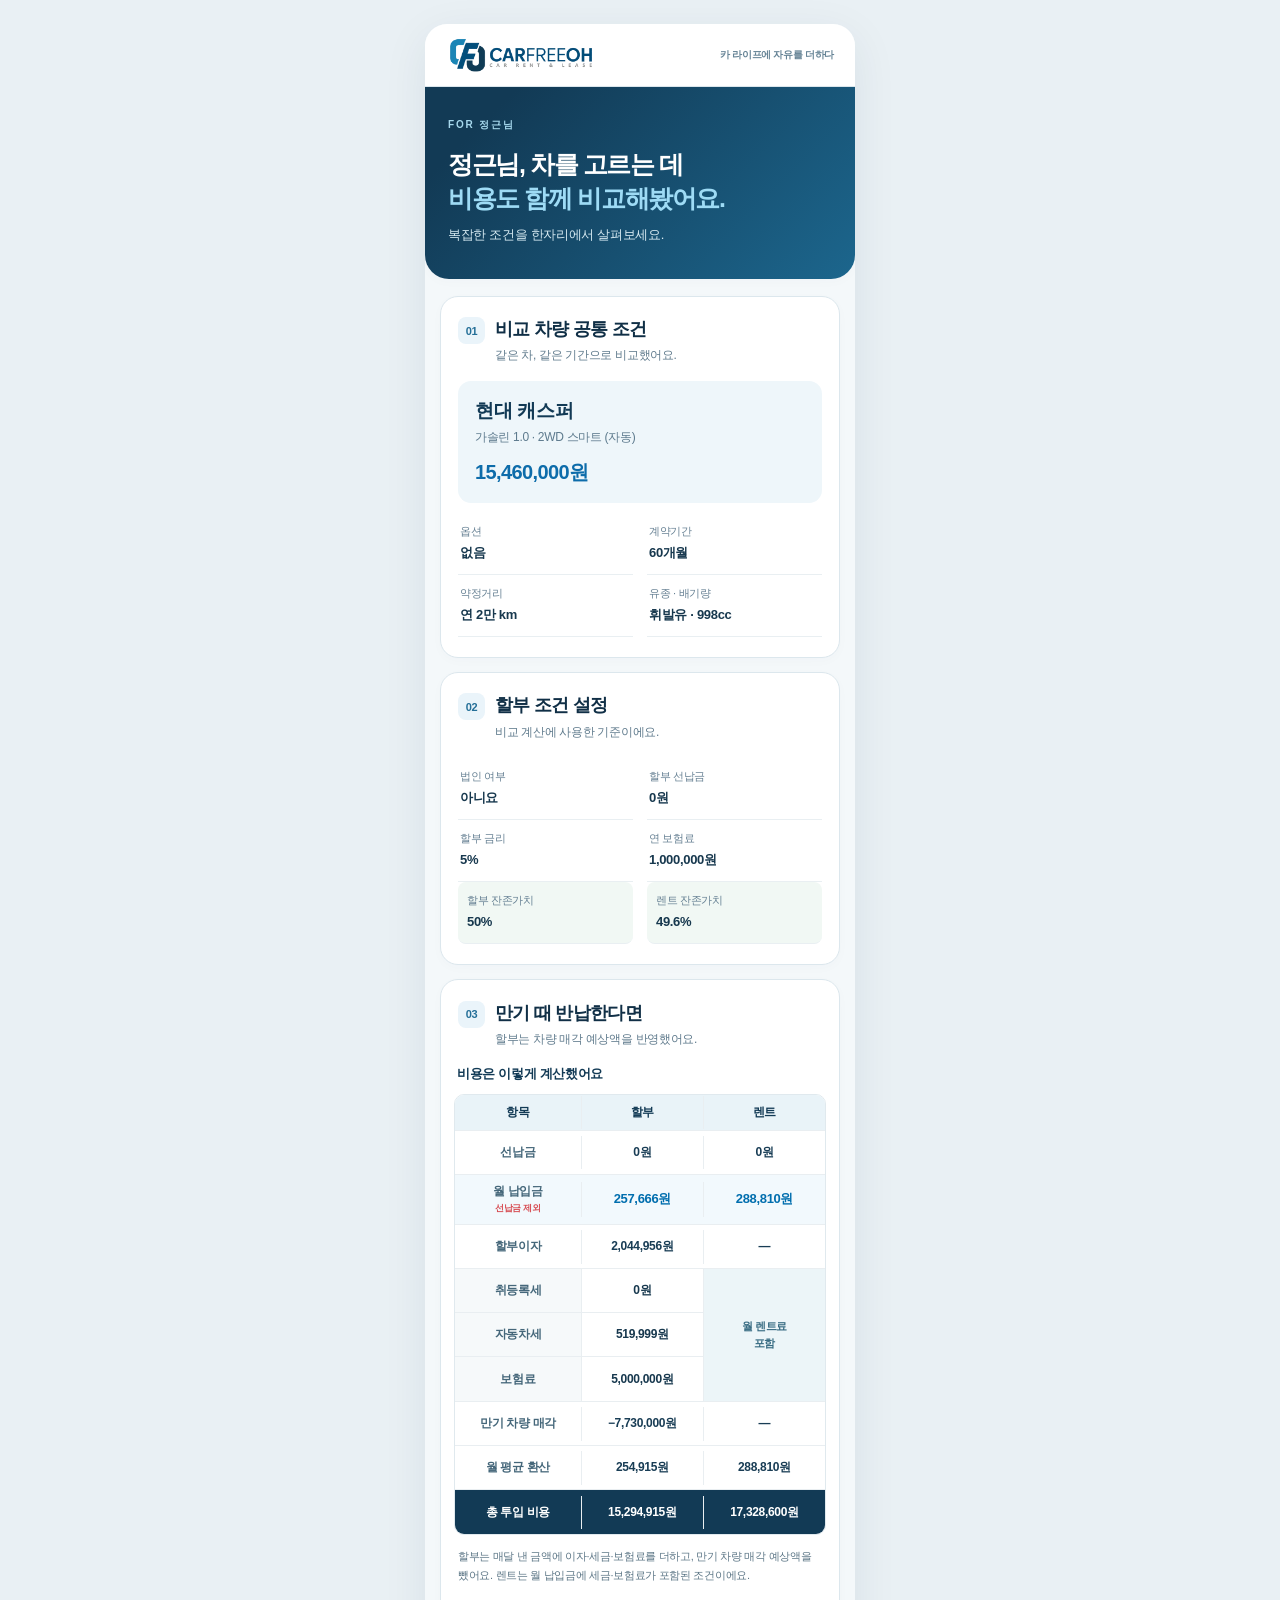
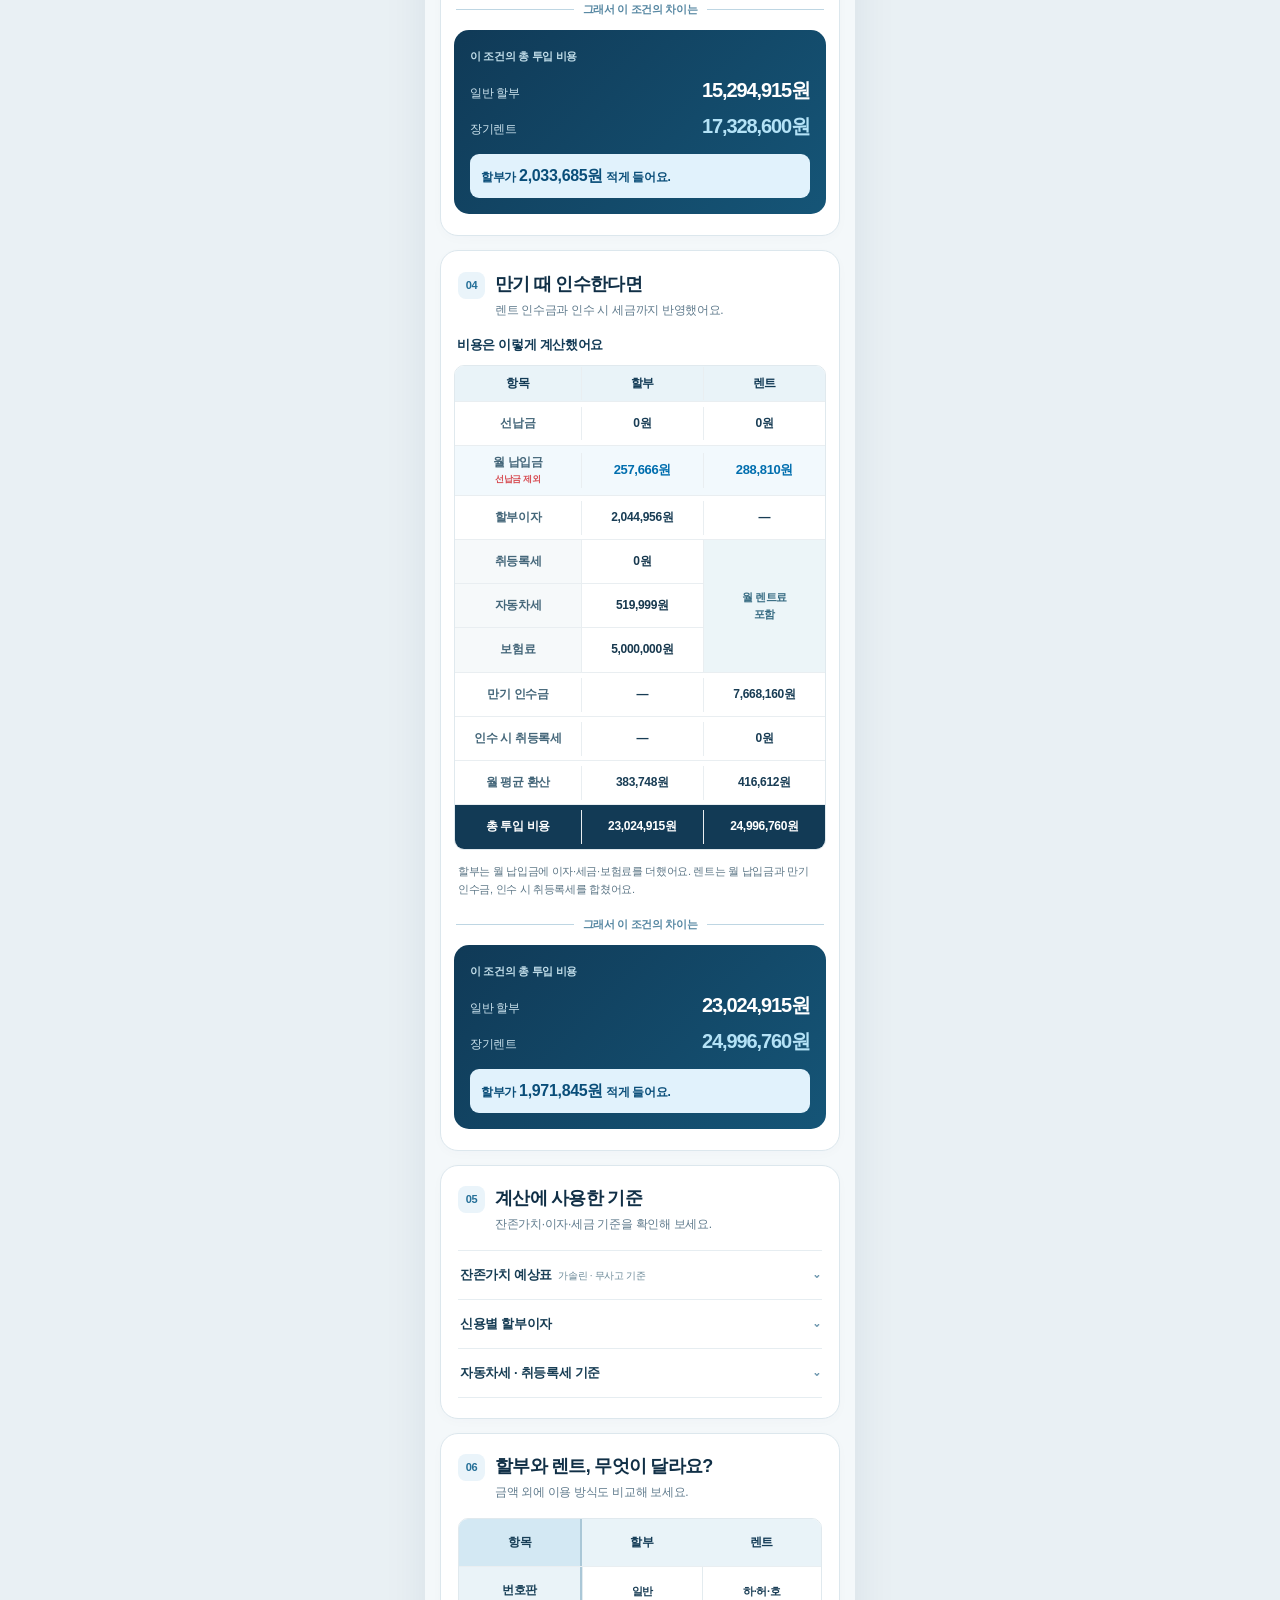
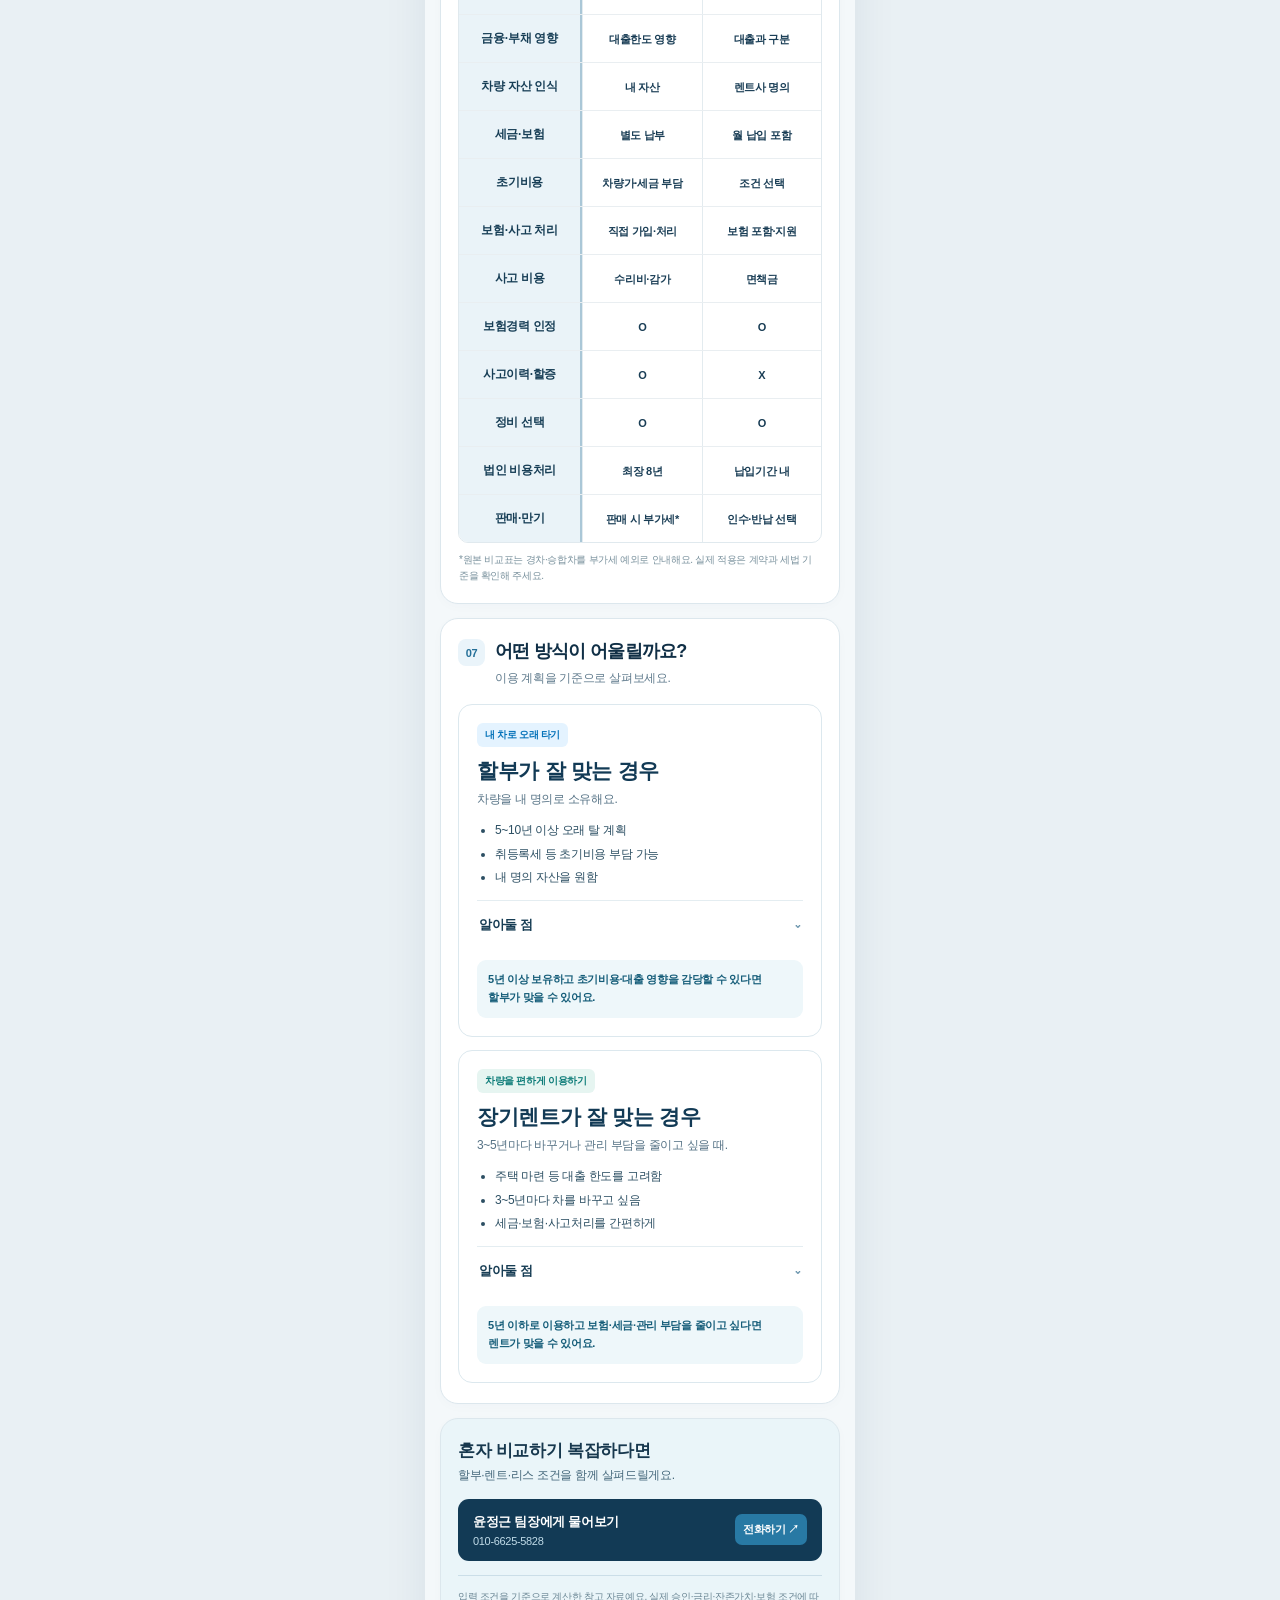
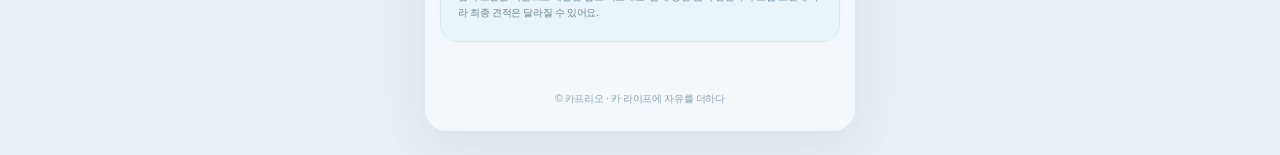
==== commit 18d310cb: "Embed transparent brand logo in preview" ====
--- a/comparison-lab/index.html
+++ b/comparison-lab/index.html
@@ -22,7 +22,7 @@
 @keyframes opening-line{from{transform:translateX(-100%)}to{transform:translateX(380%)}}
 @keyframes opening-fill{from{transform:scaleX(0)}to{transform:scaleX(1)}}
 @media(prefers-reduced-motion:reduce){.comparison-opening{display:none}}
-</style></head><body><div class="comparison-opening" id="comparisonOpening" aria-live="polite"><div class="opening-content"><img src="https://carfreeoh-quote-proposal-demo-nov06.bushycod.chatgpt.site/carfreeoh-logo-transparent.png" alt="카프리오"><div class="opening-rule"><span></span></div><p class="opening-kicker">CARFREEOH · COMPARISON</p><strong id="openingMessage">같은 조건으로 비용을 살펴볼게요</strong><span class="opening-detail" id="openingDetail">차량과 이용 기간을 맞추고 있어요</span><div class="opening-progress" aria-hidden="true"><span></span></div></div></div><div class="app"><header class="brand"><img src="https://carfreeoh-quote-proposal-demo-nov06.bushycod.chatgpt.site/carfreeoh-logo-transparent.png" alt="CARFREEOH"><span>카 라이프에 자유를 더하다</span></header><main>
+</style></head><body><div class="comparison-opening" id="comparisonOpening" aria-live="polite"><div class="opening-content"><img src="[data-uri]" alt="카프리오"><div class="opening-rule"><span></span></div><p class="opening-kicker">CARFREEOH · COMPARISON</p><strong id="openingMessage">같은 조건으로 비용을 살펴볼게요</strong><span class="opening-detail" id="openingDetail">차량과 이용 기간을 맞추고 있어요</span><div class="opening-progress" aria-hidden="true"><span></span></div></div></div><div class="app"><header class="brand"><img src="[data-uri]" alt="CARFREEOH"><span>카 라이프에 자유를 더하다</span></header><main>
 <section class="intro section" id="intro"><div class="eyebrow">FOR 정근님</div><h1>정근님, 차를 고르는 데<br><em>비용도 함께 비교해봤어요.</em></h1><p>복잡한 조건을 한자리에서 살펴보세요.</p></section>
 <section class="section" id="common"><div class="head"><span class="step">01</span><div><h2>비교 차량 공통 조건</h2><p>같은 차, 같은 기간으로 비교했어요.</p></div></div><div class="car-summary"><b>현대 캐스퍼</b><span>가솔린 1.0 · 2WD 스마트 (자동)</span><strong>15,460,000원</strong></div><div class="facts"><div><small>옵션</small><b>없음</b></div><div><small>계약기간</small><b>60개월</b></div><div><small>약정거리</small><b>연 2만 km</b></div><div><small>유종 · 배기량</small><b>휘발유 · 998cc</b></div></div></section>
 <section class="section" id="installment"><div class="head"><span class="step">02</span><div><h2>할부 조건 설정</h2><p>비교 계산에 사용한 기준이에요.</p></div></div><div class="facts condition"><div><small>법인 여부</small><b>아니요</b></div><div><small>할부 선납금</small><b>0원</b></div><div><small>할부 금리</small><b>5%</b></div><div><small>연 보험료</small><b>1,000,000원</b></div><div><small>할부 잔존가치</small><b>50%</b></div><div><small>렌트 잔존가치</small><b>49.6%</b></div></div></section>
